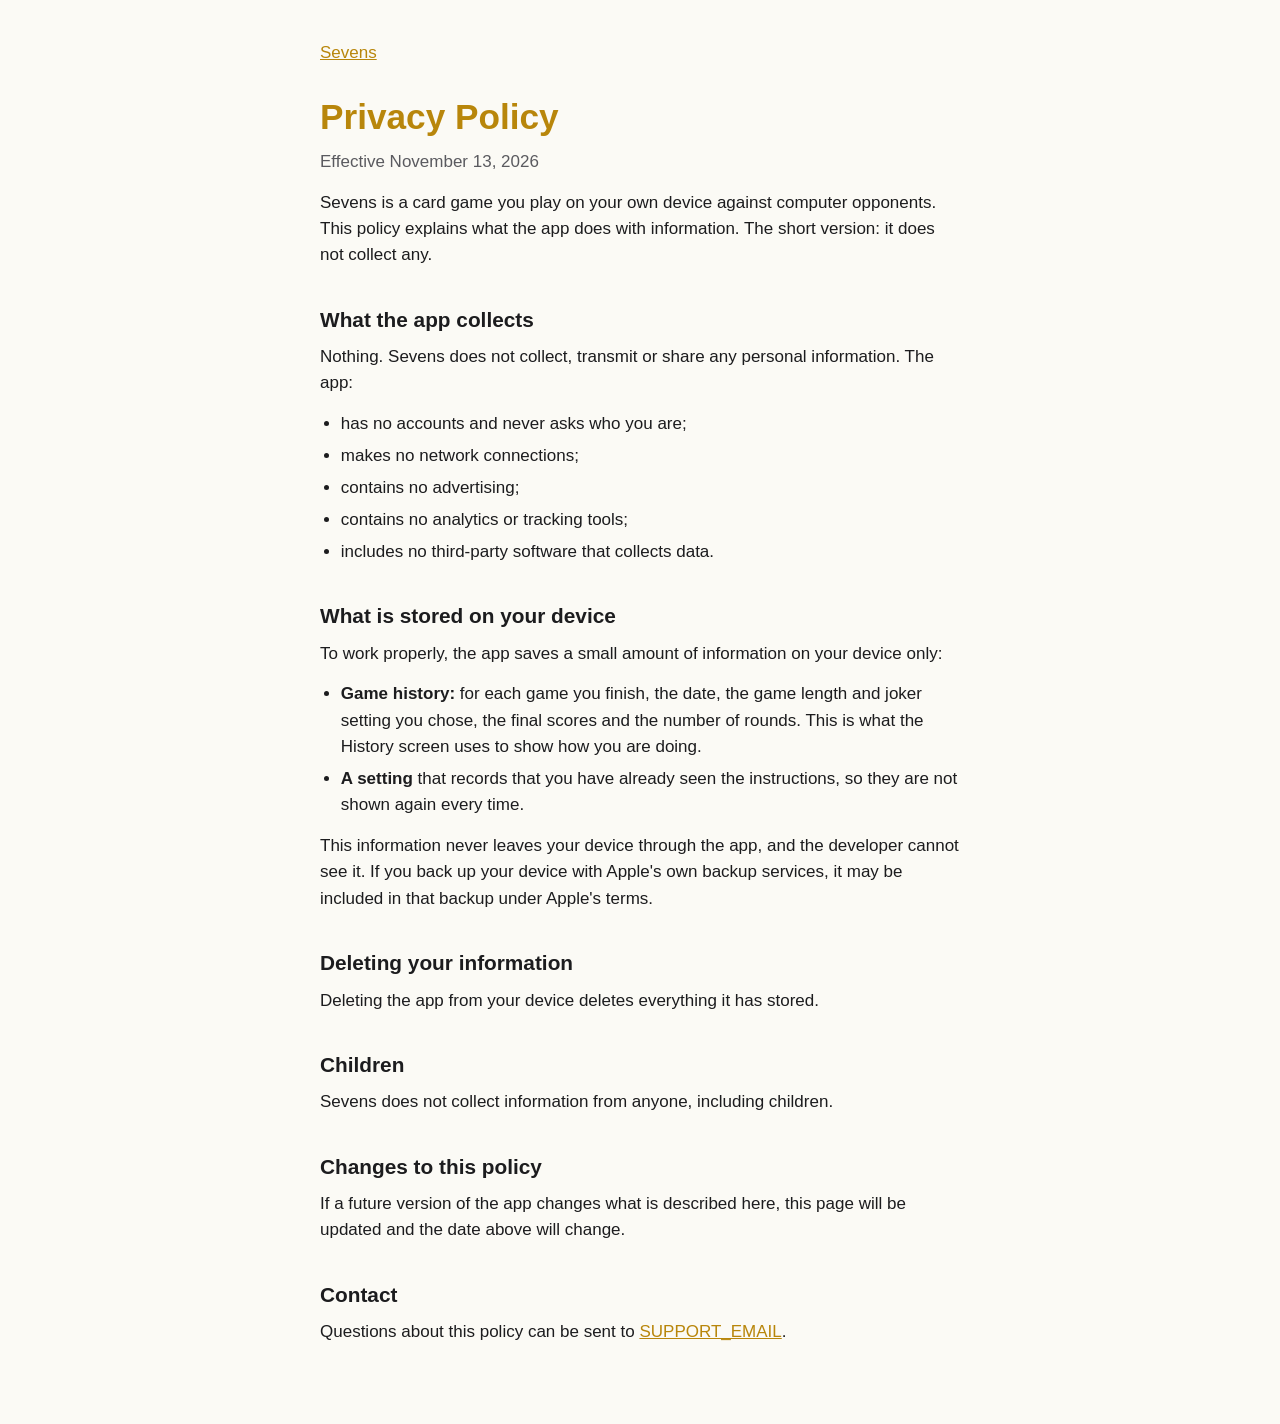
==== docs/privacy.html @ 86da18bd "Add iPad layouts and App Store readiness iPad now plays in portrait and landscape; iPhone is portrai" ====
<!doctype html>
<html lang="en">
<head>
<meta charset="utf-8">
<meta name="viewport" content="width=device-width, initial-scale=1">
<title>Sevens: Privacy Policy</title>
<link rel="stylesheet" href="style.css">
</head>
<body>
<main>
  <p class="back"><a href="index.html">Sevens</a></p>
  <h1>Privacy Policy</h1>
  <p class="date">Effective November 13, 2026</p>

  <p>Sevens is a card game you play on your own device against computer opponents. This policy explains what the app does with information. The short version: it does not collect any.</p>

  <h2>What the app collects</h2>
  <p>Nothing. Sevens does not collect, transmit or share any personal information. The app:</p>
  <ul>
    <li>has no accounts and never asks who you are;</li>
    <li>makes no network connections;</li>
    <li>contains no advertising;</li>
    <li>contains no analytics or tracking tools;</li>
    <li>includes no third-party software that collects data.</li>
  </ul>

  <h2>What is stored on your device</h2>
  <p>To work properly, the app saves a small amount of information on your device only:</p>
  <ul>
    <li><strong>Game history:</strong> for each game you finish, the date, the game length and joker setting you chose, the final scores and the number of rounds. This is what the History screen uses to show how you are doing.</li>
    <li><strong>A setting</strong> that records that you have already seen the instructions, so they are not shown again every time.</li>
  </ul>
  <p>This information never leaves your device through the app, and the developer cannot see it. If you back up your device with Apple's own backup services, it may be included in that backup under Apple's terms.</p>

  <h2>Deleting your information</h2>
  <p>Deleting the app from your device deletes everything it has stored.</p>

  <h2>Children</h2>
  <p>Sevens does not collect information from anyone, including children.</p>

  <h2>Changes to this policy</h2>
  <p>If a future version of the app changes what is described here, this page will be updated and the date above will change.</p>

  <h2>Contact</h2>
  <p>Questions about this policy can be sent to <a href="mailto:SUPPORT_EMAIL">SUPPORT_EMAIL</a>.</p>
</main>
</body>
</html>
---- docs/style.css ----
:root {
  --felt: #0d4d33;
  --gold: #b8860b;
  --text: #1c1c1e;
  --muted: #5a5a5f;
  --bg: #fbfaf5;
}

@media (prefers-color-scheme: dark) {
  :root {
    --gold: #ffd24d;
    --text: #f2f2f2;
    --muted: #b0b3b0;
    --bg: #0b2a1e;
  }
}

body {
  margin: 0;
  background: var(--bg);
  color: var(--text);
  font: 17px/1.55 -apple-system, BlinkMacSystemFont, "Avenir Next", "Segoe UI", sans-serif;
}

main {
  max-width: 40rem;
  margin: 0 auto;
  padding: 2.5rem 1rem 4rem;
}

h1 {
  margin: 0 0 0.25rem;
  font-size: 2.2rem;
  color: var(--gold);
}

h2 {
  margin: 2.2rem 0 0.5rem;
  font-size: 1.3rem;
}

h3 {
  margin: 1.4rem 0 0.3rem;
  font-size: 1.05rem;
}

p,
ul {
  margin: 0 0 0.9rem;
}

ul {
  padding-left: 1.3rem;
}

li {
  margin-bottom: 0.35rem;
}

a {
  color: var(--gold);
}

.date,
.back {
  color: var(--muted);
}

.back {
  margin-bottom: 1.5rem;
}
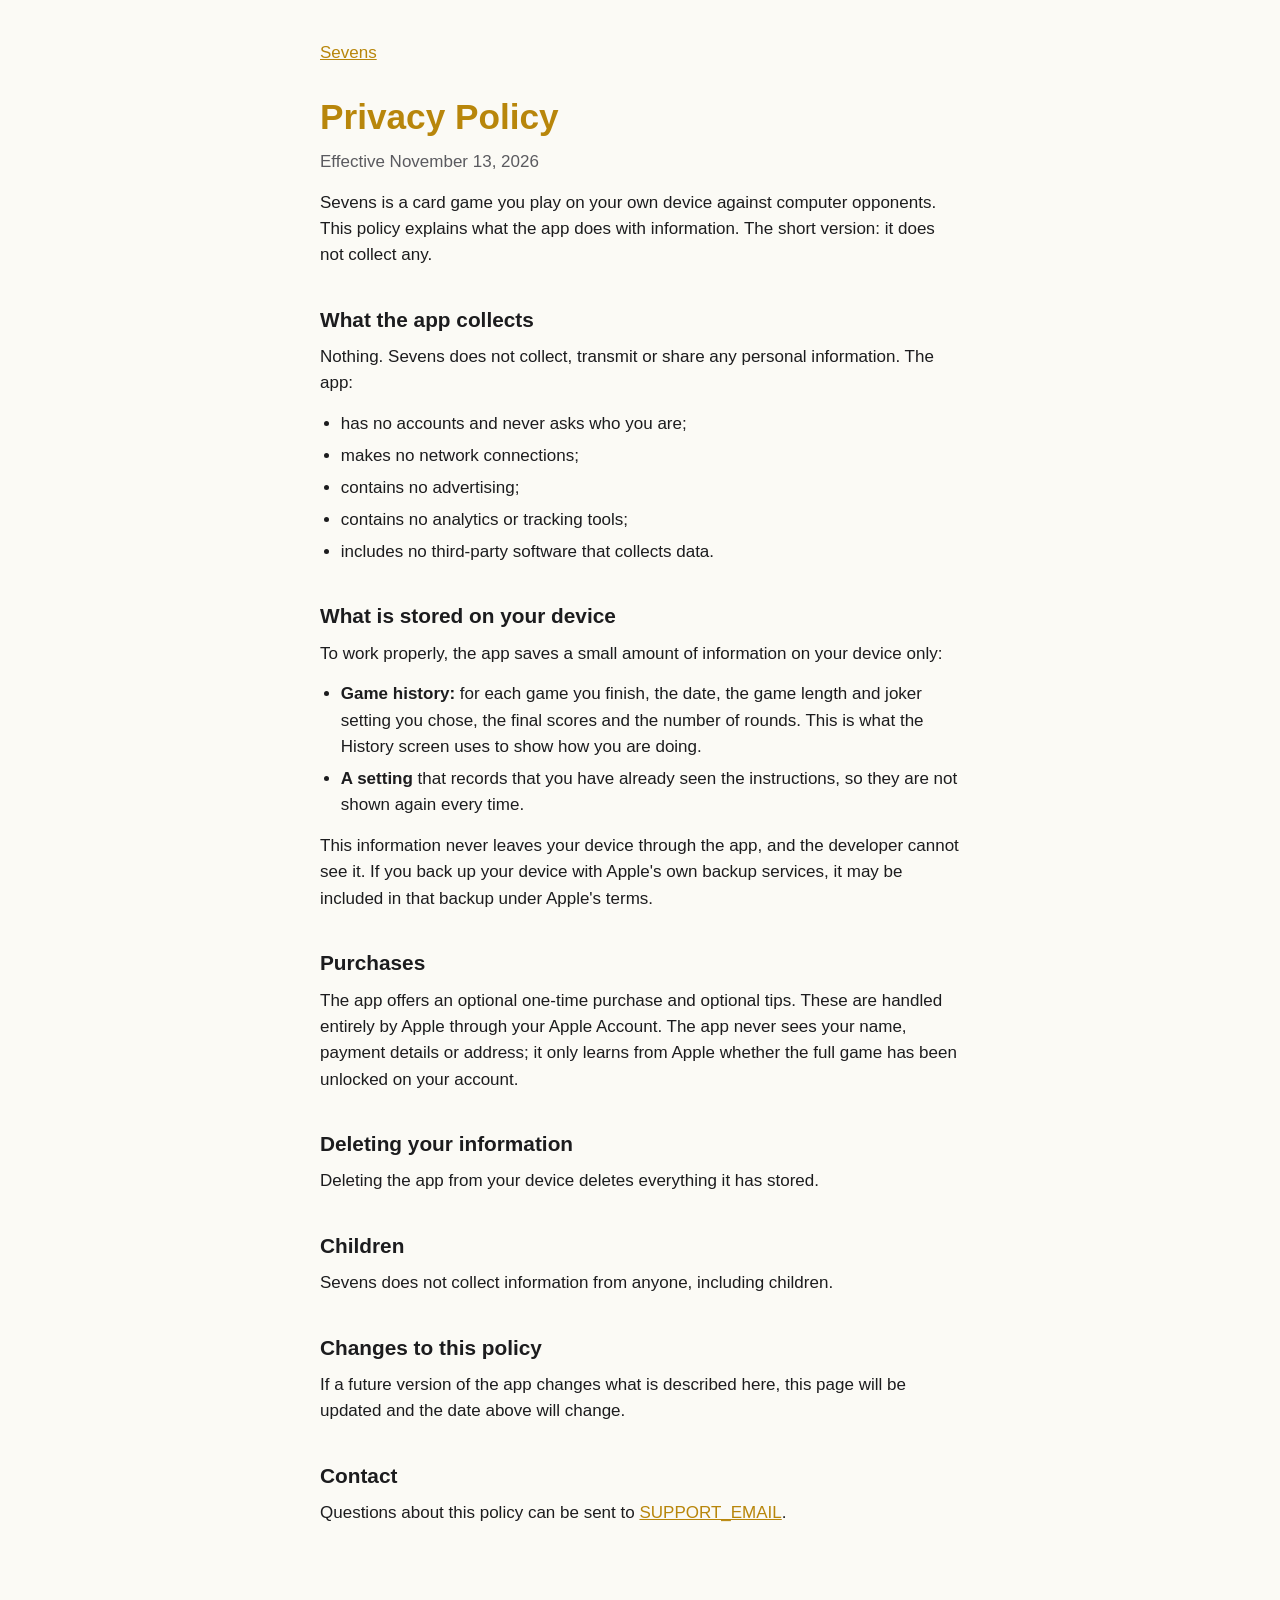
==== commit 82916951: "Add Full Game unlock and dealer tips Adds in-app purchases with StoreKit 2: a one-time Full Game unl" ====
--- a/docs/privacy.html
+++ b/docs/privacy.html
@@ -32,6 +32,9 @@
   </ul>
   <p>This information never leaves your device through the app, and the developer cannot see it. If you back up your device with Apple's own backup services, it may be included in that backup under Apple's terms.</p>
 
+  <h2>Purchases</h2>
+  <p>The app offers an optional one-time purchase and optional tips. These are handled entirely by Apple through your Apple Account. The app never sees your name, payment details or address; it only learns from Apple whether the full game has been unlocked on your account.</p>
+
   <h2>Deleting your information</h2>
   <p>Deleting the app from your device deletes everything it has stored.</p>
 
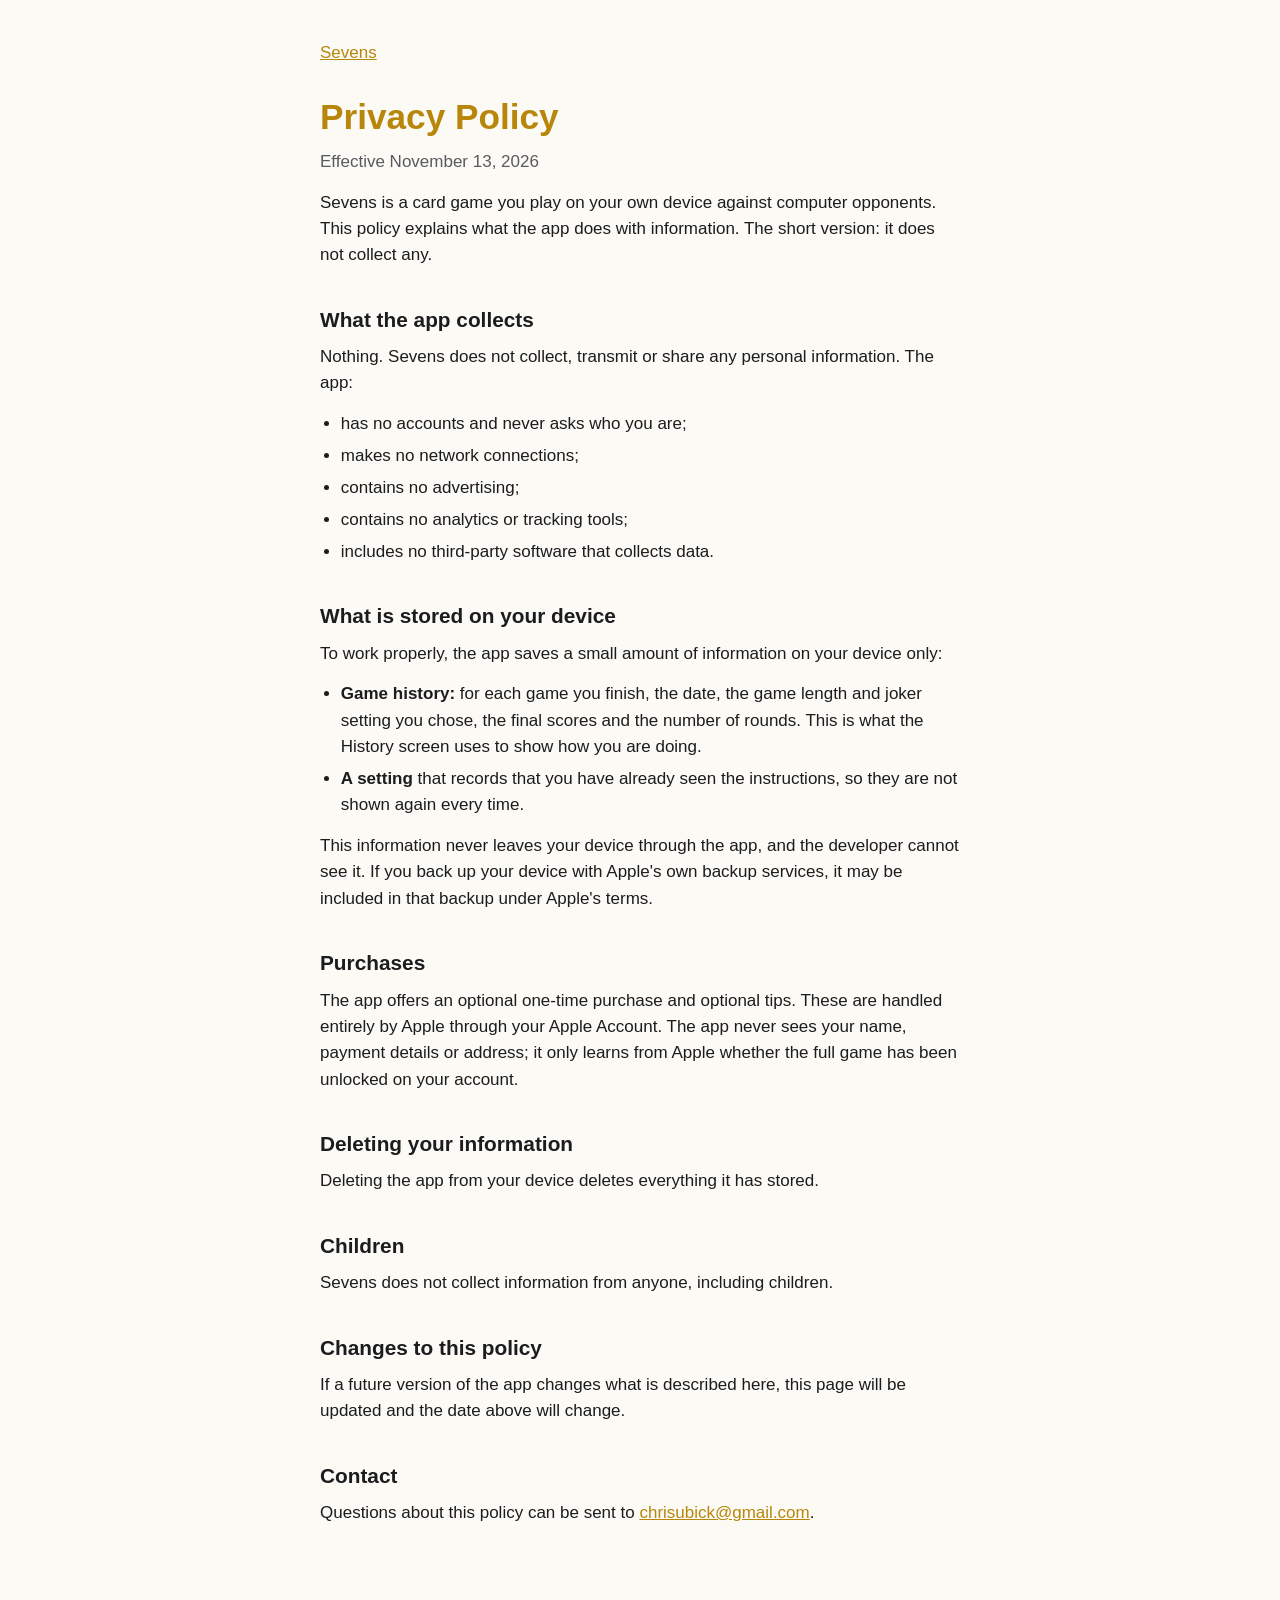
==== commit 928cda03: "Set bundle ID, support email and store name - Bundle ID is now io.chrisubick.sevens, with matching t" ====
--- a/docs/privacy.html
+++ b/docs/privacy.html
@@ -45,7 +45,7 @@
   <p>If a future version of the app changes what is described here, this page will be updated and the date above will change.</p>
 
   <h2>Contact</h2>
-  <p>Questions about this policy can be sent to <a href="mailto:SUPPORT_EMAIL">SUPPORT_EMAIL</a>.</p>
+  <p>Questions about this policy can be sent to <a href="mailto:chrisubick@gmail.com">chrisubick@gmail.com</a>.</p>
 </main>
 </body>
 </html>
